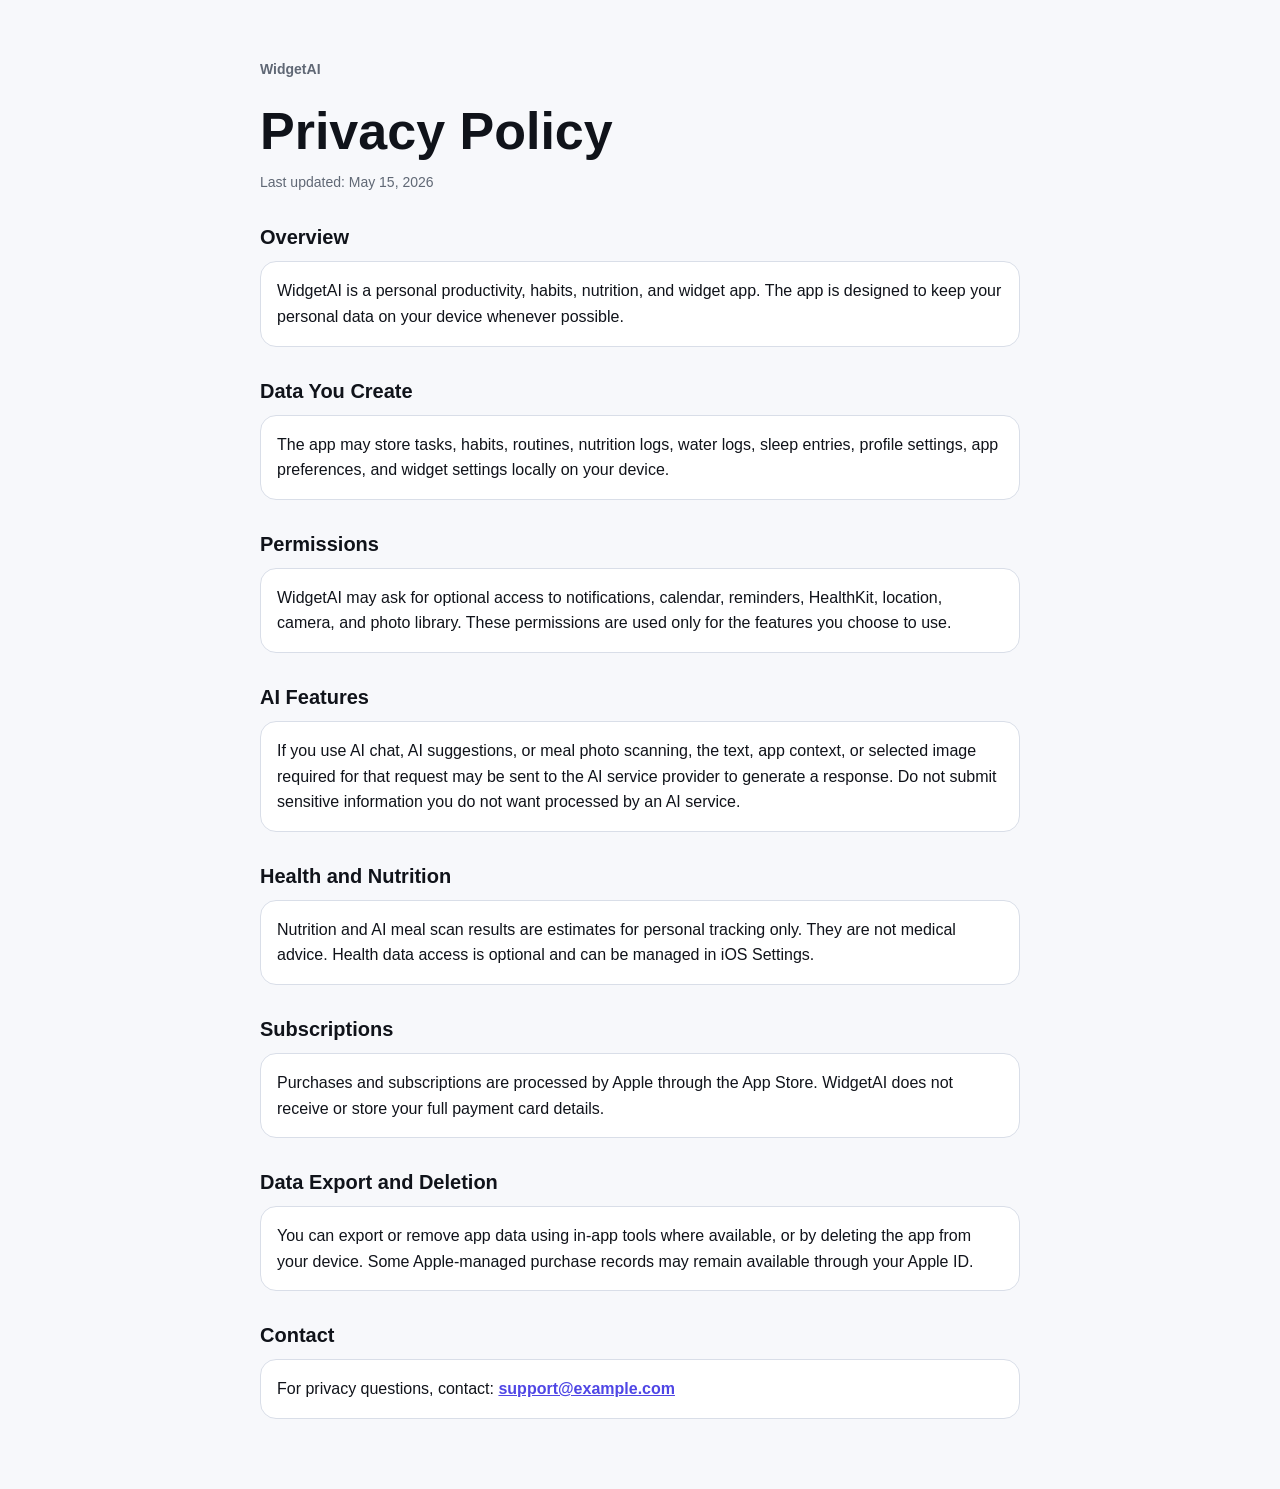
==== privacy.html @ e0d0bcb7 "Initial commit" ====
<!doctype html>
<html lang="en">
<head>
  <meta charset="utf-8">
  <meta name="viewport" content="width=device-width, initial-scale=1">
  <title>WidgetAI Privacy Policy</title>
  <link rel="stylesheet" href="styles.css">
</head>
<body>
  <main class="page">
    <a class="back" href="index.html">WidgetAI</a>
    <h1>Privacy Policy</h1>
    <p class="updated">Last updated: May 15, 2026</p>

    <h2>Overview</h2>
    <p>WidgetAI is a personal productivity, habits, nutrition, and widget app. The app is designed to keep your personal data on your device whenever possible.</p>

    <h2>Data You Create</h2>
    <p>The app may store tasks, habits, routines, nutrition logs, water logs, sleep entries, profile settings, app preferences, and widget settings locally on your device.</p>

    <h2>Permissions</h2>
    <p>WidgetAI may ask for optional access to notifications, calendar, reminders, HealthKit, location, camera, and photo library. These permissions are used only for the features you choose to use.</p>

    <h2>AI Features</h2>
    <p>If you use AI chat, AI suggestions, or meal photo scanning, the text, app context, or selected image required for that request may be sent to the AI service provider to generate a response. Do not submit sensitive information you do not want processed by an AI service.</p>

    <h2>Health and Nutrition</h2>
    <p>Nutrition and AI meal scan results are estimates for personal tracking only. They are not medical advice. Health data access is optional and can be managed in iOS Settings.</p>

    <h2>Subscriptions</h2>
    <p>Purchases and subscriptions are processed by Apple through the App Store. WidgetAI does not receive or store your full payment card details.</p>

    <h2>Data Export and Deletion</h2>
    <p>You can export or remove app data using in-app tools where available, or by deleting the app from your device. Some Apple-managed purchase records may remain available through your Apple ID.</p>

    <h2>Contact</h2>
    <p>For privacy questions, contact: <a href="mailto:support@example.com">support@example.com</a></p>
  </main>
</body>
</html>
---- styles.css ----
:root {
  color-scheme: light dark;
  --bg: #f7f8fb;
  --text: #10131a;
  --muted: #606875;
  --card: #ffffff;
  --line: #d9dee8;
  --accent: #4f46e5;
}

@media (prefers-color-scheme: dark) {
  :root {
    --bg: #0d1017;
    --text: #eef2ff;
    --muted: #a8b0c0;
    --card: #161b25;
    --line: #2a3140;
    --accent: #8b93ff;
  }
}

* {
  box-sizing: border-box;
}

body {
  margin: 0;
  background: var(--bg);
  color: var(--text);
  font-family: -apple-system, BlinkMacSystemFont, "Segoe UI", sans-serif;
  line-height: 1.6;
}

.page {
  width: min(760px, calc(100% - 32px));
  margin: 0 auto;
  padding: 56px 0;
}

.hero,
.links,
h2 + p {
  background: var(--card);
  border: 1px solid var(--line);
  border-radius: 16px;
}

.hero {
  padding: 28px;
}

.eyebrow,
.updated,
.back {
  color: var(--muted);
  font-size: 14px;
}

.eyebrow {
  margin: 0 0 8px;
  font-weight: 700;
  letter-spacing: .04em;
  text-transform: uppercase;
}

h1 {
  margin: 0 0 12px;
  font-size: clamp(32px, 6vw, 52px);
  line-height: 1.05;
}

h2 {
  margin: 28px 0 8px;
  font-size: 20px;
}

p {
  margin: 0 0 14px;
}

h2 + p {
  padding: 16px;
}

a {
  color: var(--accent);
  font-weight: 650;
}

.back {
  display: inline-block;
  margin-bottom: 24px;
  text-decoration: none;
}

.links {
  display: grid;
  gap: 10px;
  margin-top: 16px;
  padding: 16px;
}

.links a {
  display: block;
  padding: 14px 16px;
  border-radius: 12px;
  background: color-mix(in srgb, var(--accent) 10%, transparent);
  text-decoration: none;
}
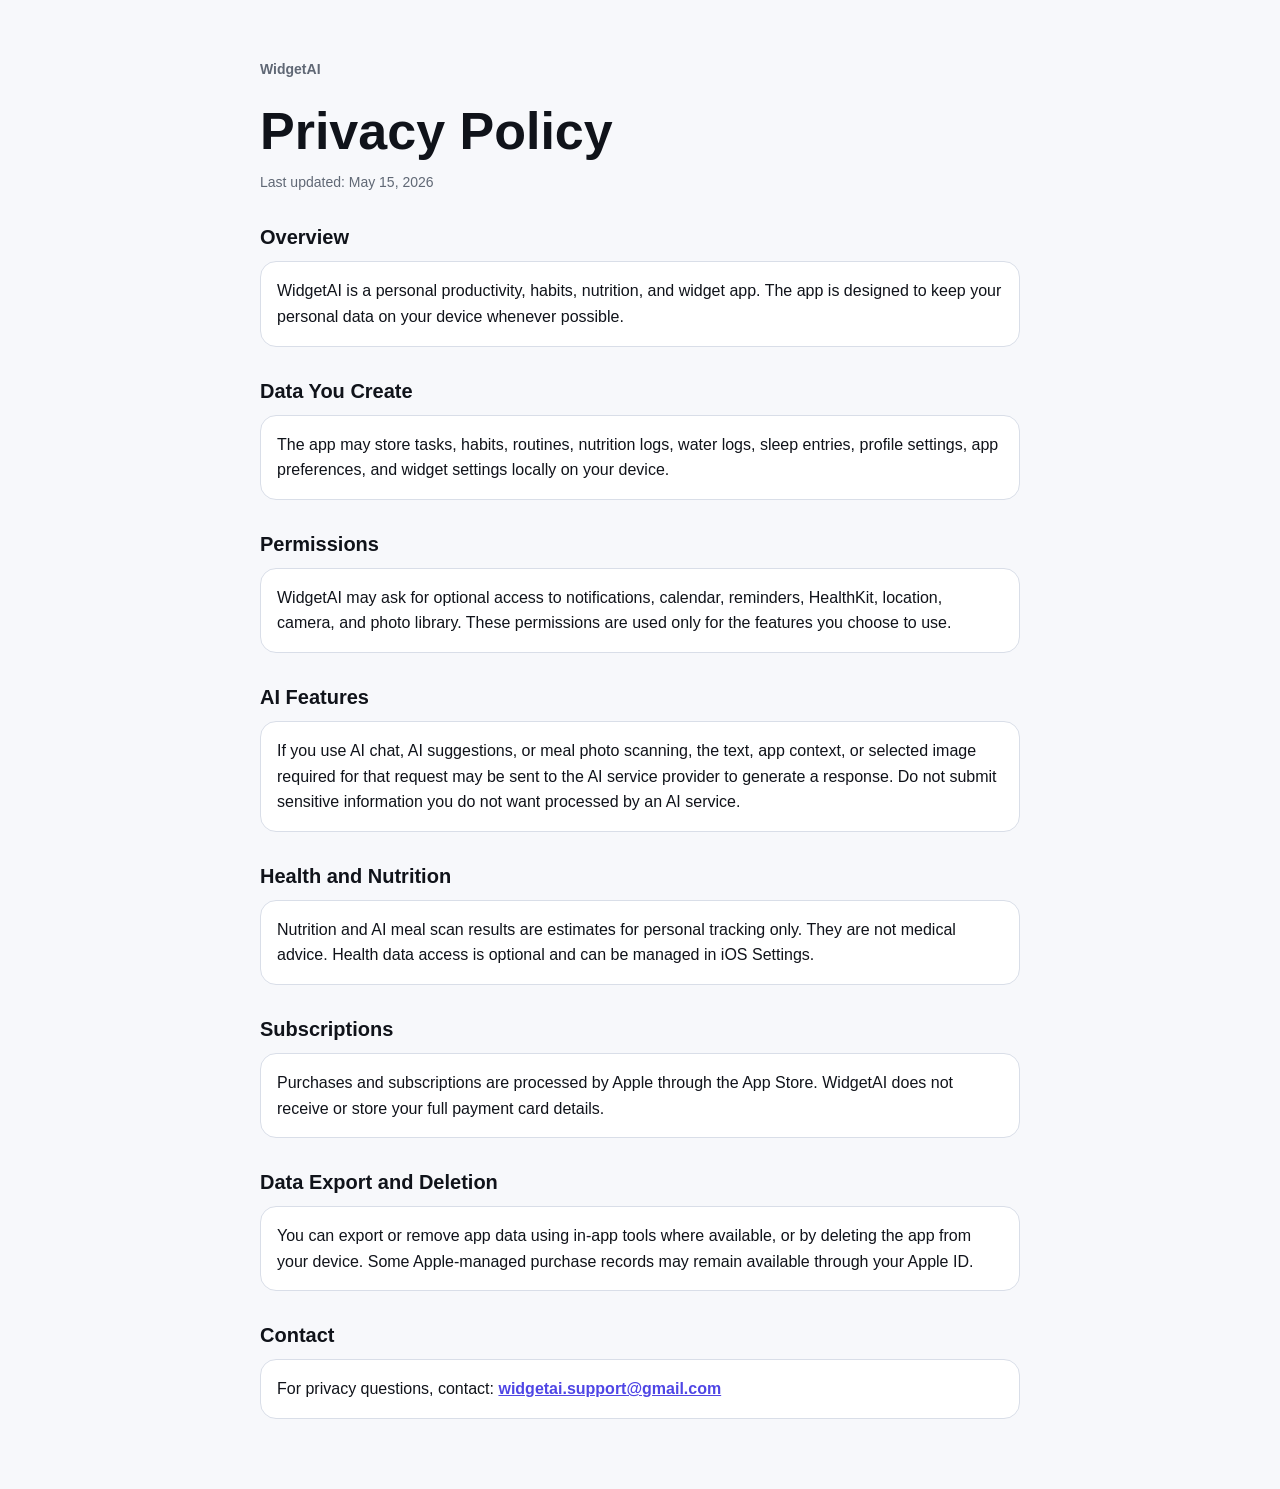
==== commit a782dffa: "email" ====
--- a/privacy.html
+++ b/privacy.html
@@ -34,7 +34,7 @@
     <p>You can export or remove app data using in-app tools where available, or by deleting the app from your device. Some Apple-managed purchase records may remain available through your Apple ID.</p>
 
     <h2>Contact</h2>
-    <p>For privacy questions, contact: <a href="mailto:support@example.com">support@example.com</a></p>
+    <p>For privacy questions, contact: <a href="mailto:widgetai.support@gmail.com">widgetai.support@gmail.com</a></p>
   </main>
 </body>
 </html>
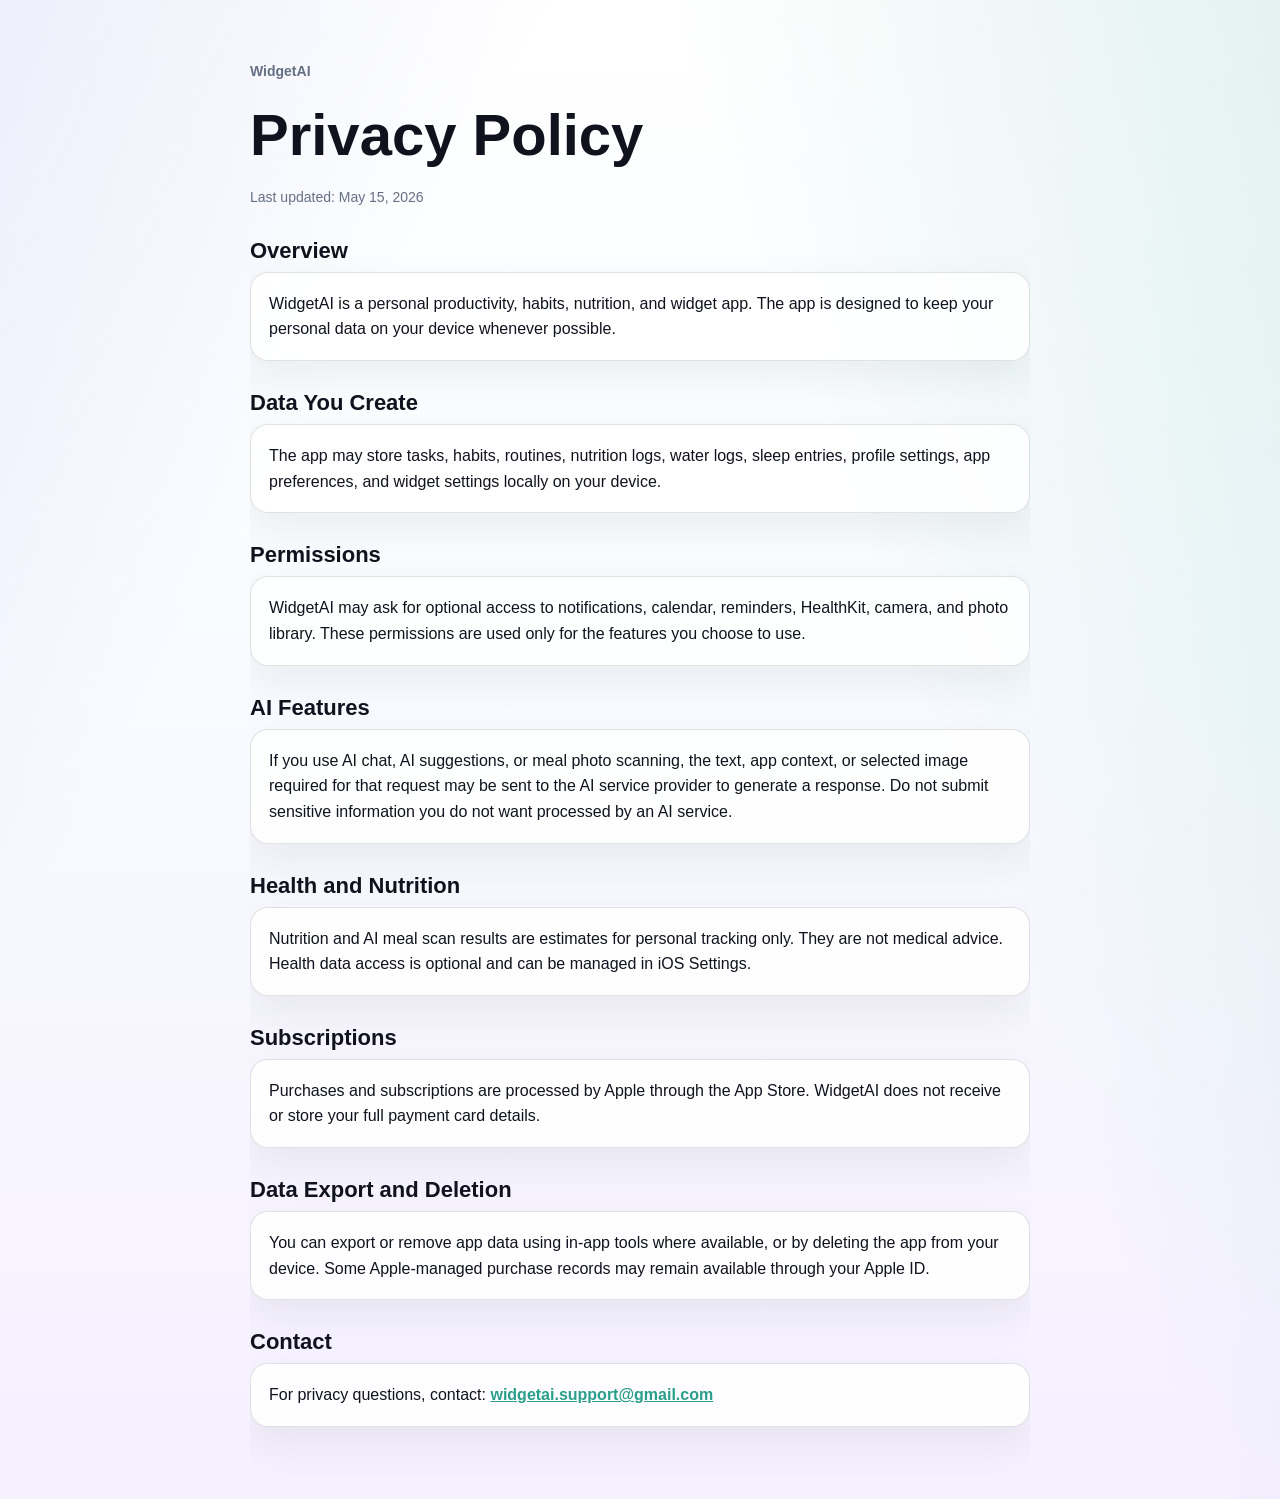
==== commit 528204a1: "Update hero copy and revamp site styles Refreshed the landing copy (simplified H1 to “WidgetAI” and " ====
--- a/privacy.html
+++ b/privacy.html
@@ -19,7 +19,7 @@
     <p>The app may store tasks, habits, routines, nutrition logs, water logs, sleep entries, profile settings, app preferences, and widget settings locally on your device.</p>
 
     <h2>Permissions</h2>
-    <p>WidgetAI may ask for optional access to notifications, calendar, reminders, HealthKit, location, camera, and photo library. These permissions are used only for the features you choose to use.</p>
+    <p>WidgetAI may ask for optional access to notifications, calendar, reminders, HealthKit, camera, and photo library. These permissions are used only for the features you choose to use.</p>
 
     <h2>AI Features</h2>
     <p>If you use AI chat, AI suggestions, or meal photo scanning, the text, app context, or selected image required for that request may be sent to the AI service provider to generate a response. Do not submit sensitive information you do not want processed by an AI service.</p>
--- a/styles.css
+++ b/styles.css
@@ -1,52 +1,144 @@
 :root {
-  color-scheme: light dark;
-  --bg: #f7f8fb;
-  --text: #10131a;
-  --muted: #606875;
-  --card: #ffffff;
-  --line: #d9dee8;
-  --accent: #4f46e5;
-}
-
-@media (prefers-color-scheme: dark) {
-  :root {
-    --bg: #0d1017;
-    --text: #eef2ff;
-    --muted: #a8b0c0;
-    --card: #161b25;
-    --line: #2a3140;
-    --accent: #8b93ff;
-  }
+  color-scheme: light;
+  --bg: #f8fbff;
+  --surface: #ffffff;
+  --surface-strong: #0b1020;
+  --text: #10131e;
+  --muted: #667085;
+  --line: rgba(16, 19, 30, .12);
+  --work: #5c6bd6;
+  --routine: #855cc7;
+  --nutrition: #299e8a;
+  --solar: #f3b43f;
+  --coral: #ff6b5f;
+  --shadow: 0 28px 90px rgba(16, 19, 30, .2);
 }
 
 * {
   box-sizing: border-box;
 }
 
+html {
+  scroll-behavior: smooth;
+}
+
 body {
   margin: 0;
-  background: var(--bg);
+  background:
+    linear-gradient(120deg, rgba(92, 107, 214, .11), transparent 26%),
+    linear-gradient(250deg, rgba(41, 158, 138, .13), transparent 34%),
+    linear-gradient(180deg, #ffffff 0%, var(--bg) 46%, #f6f0ff 100%);
   color: var(--text);
   font-family: -apple-system, BlinkMacSystemFont, "Segoe UI", sans-serif;
   line-height: 1.6;
 }
 
-.page {
-  width: min(760px, calc(100% - 32px));
+a {
+  color: var(--nutrition);
+  font-weight: 700;
+}
+
+.site-header {
+  position: sticky;
+  top: 0;
+  z-index: 20;
+  display: flex;
+  align-items: center;
+  justify-content: space-between;
+  gap: 20px;
+  width: min(1160px, calc(100% - 32px));
   margin: 0 auto;
-  padding: 56px 0;
-}
-
-.hero,
-.links,
-h2 + p {
-  background: var(--card);
-  border: 1px solid var(--line);
-  border-radius: 16px;
-}
-
-.hero {
-  padding: 28px;
+  padding: 18px 0;
+  backdrop-filter: blur(18px);
+}
+
+.brand {
+  display: inline-flex;
+  align-items: center;
+  gap: 10px;
+  color: var(--text);
+  text-decoration: none;
+}
+
+.brand-mark {
+  display: grid;
+  width: 34px;
+  height: 34px;
+  place-items: center;
+  border-radius: 10px;
+  background: linear-gradient(135deg, var(--work), var(--routine) 55%, var(--nutrition));
+  color: #fff;
+  font-weight: 800;
+  box-shadow: 0 12px 30px rgba(92, 107, 214, .35);
+}
+
+.top-nav {
+  display: flex;
+  align-items: center;
+  gap: 18px;
+  flex-wrap: wrap;
+}
+
+.top-nav a {
+  color: var(--muted);
+  font-size: 14px;
+  text-decoration: none;
+  transition: color .2s ease, transform .2s ease;
+}
+
+.top-nav a:hover {
+  color: var(--text);
+  transform: translateY(-1px);
+}
+
+main {
+  overflow: hidden;
+}
+
+.home-hero {
+  position: relative;
+  display: grid;
+  grid-template-columns: minmax(0, 1.08fr) minmax(320px, .92fr);
+  align-items: center;
+  gap: 52px;
+  width: 100%;
+  min-height: calc(100vh - 70px);
+  min-height: calc(100svh - 70px);
+  margin: 0 auto;
+  padding: 42px max(16px, calc((100% - 1160px) / 2)) 88px;
+  isolation: isolate;
+}
+
+.home-hero::before,
+.home-hero::after {
+  position: absolute;
+  inset: 0;
+  z-index: -1;
+  content: "";
+}
+
+.home-hero::before {
+  background:
+    conic-gradient(from 130deg at 70% 40%, rgba(255, 107, 95, .32), rgba(92, 107, 214, .44), rgba(41, 158, 138, .36), rgba(243, 180, 63, .32), rgba(255, 107, 95, .32)),
+    linear-gradient(135deg, #ffffff 0%, #f9fbff 38%, #f1f7ff 100%);
+  animation: heroColorFlow 12s ease-in-out infinite alternate;
+  filter: saturate(1.28);
+}
+
+.home-hero::after {
+  background:
+    linear-gradient(rgba(16, 19, 30, .055) 1px, transparent 1px),
+    linear-gradient(90deg, rgba(16, 19, 30, .055) 1px, transparent 1px),
+    linear-gradient(180deg, rgba(255, 255, 255, .08), rgba(255, 255, 255, .92) 86%);
+  background-size: 54px 54px, 54px 54px, 100% 100%;
+  -webkit-mask-image: linear-gradient(180deg, #000 0%, transparent 92%);
+  mask-image: linear-gradient(180deg, #000 0%, transparent 92%);
+  animation: gridDrift 18s linear infinite;
+}
+
+.hero-copy {
+  max-width: 680px;
+  animation: riseIn .75s ease both;
 }
 
 .eyebrow,
@@ -57,53 +149,560 @@
 }
 
 .eyebrow {
-  margin: 0 0 8px;
+  margin: 0 0 12px;
+  font-weight: 800;
+  letter-spacing: .08em;
+  text-transform: uppercase;
+}
+
+h1,
+h2,
+h3,
+p {
+  margin-top: 0;
+}
+
+h1 {
+  max-width: 760px;
+  margin-bottom: 22px;
+  color: transparent;
+  font-size: 126px;
+  line-height: .82;
+  letter-spacing: 0;
+  background: linear-gradient(110deg, #10131e 0%, var(--work) 28%, var(--routine) 53%, var(--nutrition) 76%, #10131e 100%);
+  background-size: 220% 100%;
+  -webkit-background-clip: text;
+  background-clip: text;
+  animation: headlineGlow 7s ease-in-out infinite;
+}
+
+h2 {
+  margin-bottom: 16px;
+  font-size: 46px;
+  line-height: 1.05;
+  letter-spacing: 0;
+}
+
+h3 {
+  margin-bottom: 10px;
+  font-size: 21px;
+  line-height: 1.2;
+}
+
+.hero-lede,
+.section-copy {
+  color: #444b57;
+  font-size: 19px;
+}
+
+.hero-lede {
+  max-width: 640px;
+  margin-bottom: 28px;
+  color: #293142;
+  font-size: 22px;
+}
+
+.hero-actions {
+  display: flex;
+  gap: 12px;
+  flex-wrap: wrap;
+}
+
+.button {
+  display: inline-flex;
+  align-items: center;
+  justify-content: center;
+  min-height: 48px;
+  padding: 0 20px;
+  border-radius: 16px;
+  text-decoration: none;
+  transition: transform .22s ease, box-shadow .22s ease, border-color .22s ease;
+}
+
+.button:hover {
+  transform: translateY(-2px);
+}
+
+.button.primary {
+  background: linear-gradient(135deg, var(--work), var(--routine) 52%, var(--nutrition));
+  color: #fff;
+  box-shadow: 0 18px 42px rgba(92, 107, 214, .35);
+}
+
+.button.secondary {
+  border: 1px solid var(--line);
+  background: rgba(255, 255, 255, .58);
+  color: var(--text);
+  backdrop-filter: blur(16px);
+}
+
+.phone-visual {
+  display: flex;
+  justify-content: center;
+  padding: 24px 0;
+  perspective: 1100px;
+  animation: riseIn .8s .1s ease both;
+}
+
+.phone-frame {
+  position: relative;
+  overflow: hidden;
+  width: min(100%, 360px);
+  min-height: 660px;
+  padding: 18px;
+  border: 1px solid rgba(255, 255, 255, .7);
+  border-radius: 42px;
+  background:
+    linear-gradient(155deg, rgba(255, 255, 255, .16), transparent 32%),
+    linear-gradient(180deg, #10131e, #15112a 46%, #071d1b);
+  box-shadow: var(--shadow);
+  transform: rotateX(4deg) rotateY(-8deg);
+  animation: phoneFloat 6s ease-in-out infinite;
+}
+
+.phone-frame::before {
+  position: absolute;
+  inset: -42% -80% auto auto;
+  width: 210%;
+  height: 42%;
+  background: linear-gradient(100deg, transparent, rgba(255, 255, 255, .28), transparent);
+  content: "";
+  transform: rotate(18deg);
+  animation: screenSweep 5.5s ease-in-out infinite;
+}
+
+.phone-frame::after {
+  position: absolute;
+  inset: 14px;
+  border: 1px solid rgba(255, 255, 255, .08);
+  border-radius: 32px;
+  pointer-events: none;
+  content: "";
+}
+
+.phone-top {
+  width: 92px;
+  height: 7px;
+  margin: 4px auto 22px;
+  border-radius: 999px;
+  background: rgba(255, 255, 255, .3);
+}
+
+.app-panel,
+.metric-grid > div,
+.mini-widget {
+  border: 1px solid rgba(255, 255, 255, .13);
+  background: rgba(255, 255, 255, .1);
+  color: #f8fafc;
+  box-shadow: inset 0 1px 0 rgba(255, 255, 255, .12);
+  backdrop-filter: blur(18px);
+}
+
+.app-panel {
+  position: relative;
+  margin-bottom: 14px;
+  padding: 18px;
+  border-radius: 24px;
+  animation: cardFloat 5s ease-in-out infinite;
+}
+
+.ai-panel {
+  background:
+    linear-gradient(135deg, rgba(92, 107, 214, .9), rgba(133, 92, 199, .72) 52%, rgba(41, 158, 138, .62)),
+    rgba(255, 255, 255, .08);
+}
+
+.meal-panel {
+  background:
+    linear-gradient(135deg, rgba(41, 158, 138, .72), rgba(243, 180, 63, .58), rgba(255, 107, 95, .54)),
+    rgba(255, 255, 255, .08);
+  animation-delay: -.8s;
+}
+
+.app-panel span,
+.metric-grid span,
+.mini-widget span {
+  display: block;
+  color: rgba(255, 255, 255, .68);
+  font-size: 13px;
   font-weight: 700;
-  letter-spacing: .04em;
-  text-transform: uppercase;
-}
-
-h1 {
-  margin: 0 0 12px;
-  font-size: clamp(32px, 6vw, 52px);
-  line-height: 1.05;
-}
-
-h2 {
-  margin: 28px 0 8px;
-  font-size: 20px;
-}
-
-p {
-  margin: 0 0 14px;
-}
-
-h2 + p {
+}
+
+.app-panel strong,
+.metric-grid strong,
+.mini-widget strong {
+  display: block;
+  margin: 4px 0;
+  font-size: 28px;
+  line-height: 1.1;
+}
+
+.app-panel p {
+  margin-bottom: 0;
+  color: rgba(255, 255, 255, .78);
+}
+
+.metric-grid {
+  display: grid;
+  grid-template-columns: 1fr 1fr;
+  gap: 12px;
+  margin-bottom: 14px;
+}
+
+.metric-grid > div {
+  min-height: 118px;
   padding: 16px;
-}
-
-a {
-  color: var(--accent);
-  font-weight: 650;
-}
-
-.back {
-  display: inline-block;
-  margin-bottom: 24px;
-  text-decoration: none;
-}
-
-.links {
-  display: grid;
+  border-radius: 22px;
+  animation: cardFloat 5s ease-in-out infinite;
+}
+
+.metric-grid > div:first-child {
+  background: linear-gradient(145deg, rgba(92, 107, 214, .44), rgba(255, 255, 255, .08));
+}
+
+.metric-grid > div:last-child {
+  background: linear-gradient(145deg, rgba(133, 92, 199, .44), rgba(255, 255, 255, .08));
+  animation-delay: -.45s;
+}
+
+.metric-grid small {
+  display: block;
+  color: rgba(255, 255, 255, .58);
+  font-size: 12px;
+  font-weight: 700;
+}
+
+.widget-strip {
+  display: grid;
+  grid-template-columns: 1fr 1fr 1fr;
   gap: 10px;
-  margin-top: 16px;
-  padding: 16px;
-}
-
+}
+
+.widget-strip div {
+  display: flex;
+  align-items: flex-end;
+  height: 72px;
+  padding: 12px;
+  border-radius: 20px;
+  background:
+    linear-gradient(135deg, rgba(255, 255, 255, .26), rgba(255, 255, 255, .08)),
+    linear-gradient(135deg, rgba(92, 107, 214, .28), rgba(41, 158, 138, .22));
+  color: rgba(255, 255, 255, .76);
+  font-size: 12px;
+  font-weight: 800;
+  animation: tilePulse 3.8s ease-in-out infinite;
+}
+
+.widget-strip div:nth-child(2) {
+  animation-delay: -.7s;
+}
+
+.widget-strip div:nth-child(3) {
+  animation-delay: -1.4s;
+}
+
+.section {
+  width: min(1120px, calc(100% - 32px));
+  margin: 0 auto;
+  padding: 76px 0;
+}
+
+.feature-grid {
+  display: grid;
+  grid-template-columns: repeat(3, 1fr);
+  gap: 18px;
+  margin-top: 28px;
+}
+
+.feature-card {
+  min-height: 280px;
+  padding: 24px;
+  border: 1px solid var(--line);
+  border-radius: 20px;
+  background: rgba(255, 255, 255, .78);
+  box-shadow: 0 18px 48px rgba(31, 37, 44, .08);
+  transition: transform .24s ease, box-shadow .24s ease, border-color .24s ease;
+}
+
+.feature-card:hover {
+  border-color: rgba(92, 107, 214, .24);
+  box-shadow: 0 24px 70px rgba(92, 107, 214, .16);
+  transform: translateY(-6px);
+}
+
+.feature-card span {
+  display: inline-flex;
+  margin-bottom: 34px;
+  color: var(--routine);
+  font-weight: 900;
+}
+
+.feature-card p {
+  color: var(--muted);
+  margin-bottom: 0;
+}
+
+.split-section,
+.trust-section {
+  display: grid;
+  grid-template-columns: minmax(0, 1fr) minmax(300px, .8fr);
+  align-items: center;
+  gap: 48px;
+}
+
+.widget-preview {
+  display: grid;
+  grid-template-columns: 1fr 1fr;
+  gap: 14px;
+}
+
+.mini-widget {
+  min-height: 150px;
+  padding: 20px;
+  border-radius: 28px;
+  background: linear-gradient(155deg, #10131e, #24204a);
+  animation: cardFloat 5.5s ease-in-out infinite;
+}
+
+.mini-widget.tall {
+  grid-row: span 2;
+  min-height: 314px;
+  background: linear-gradient(160deg, #10131e, var(--work) 38%, var(--nutrition) 72%, var(--solar));
+  animation-delay: -.6s;
+}
+
+.legal-links {
+  display: grid;
+  gap: 12px;
+}
+
+.legal-links a,
 .links a {
   display: block;
-  padding: 14px 16px;
-  border-radius: 12px;
-  background: color-mix(in srgb, var(--accent) 10%, transparent);
+  padding: 16px 18px;
+  border: 1px solid var(--line);
+  border-radius: 16px;
+  background: rgba(255, 255, 255, .82);
+  color: var(--text);
   text-decoration: none;
 }
+
+.page {
+  width: min(780px, calc(100% - 32px));
+  margin: 0 auto;
+  padding: 58px 0;
+}
+
+.page h1 {
+  color: var(--text);
+  font-size: 58px;
+  line-height: 1;
+  background: none;
+  -webkit-background-clip: initial;
+  background-clip: initial;
+  animation: none;
+}
+
+.page h2 {
+  margin: 30px 0 10px;
+  font-size: 22px;
+}
+
+.page p {
+  margin-bottom: 14px;
+}
+
+.page h2 + p,
+.links {
+  border: 1px solid var(--line);
+  border-radius: 18px;
+  background: rgba(255, 255, 255, .84);
+  box-shadow: 0 16px 42px rgba(31, 37, 44, .07);
+}
+
+.page h2 + p {
+  padding: 18px;
+}
+
+.back {
+  display: inline-flex;
+  margin-bottom: 24px;
+  color: var(--muted);
+  text-decoration: none;
+}
+
+.links {
+  display: grid;
+  gap: 10px;
+  margin-top: 18px;
+  padding: 16px;
+}
+
+@keyframes heroColorFlow {
+  from {
+    filter: hue-rotate(0deg) saturate(1.18);
+    transform: scale(1);
+  }
+  to {
+    filter: hue-rotate(16deg) saturate(1.34);
+    transform: scale(1.03);
+  }
+}
+
+@keyframes gridDrift {
+  from {
+    background-position: 0 0, 0 0, 0 0;
+  }
+  to {
+    background-position: 54px 54px, 54px 54px, 0 0;
+  }
+}
+
+@keyframes headlineGlow {
+  0%,
+  100% {
+    background-position: 0% 50%;
+  }
+  50% {
+    background-position: 100% 50%;
+  }
+}
+
+@keyframes riseIn {
+  from {
+    opacity: 0;
+    transform: translateY(18px);
+  }
+  to {
+    opacity: 1;
+    transform: translateY(0);
+  }
+}
+
+@keyframes phoneFloat {
+  0%,
+  100% {
+    transform: rotateX(4deg) rotateY(-8deg) translateY(0);
+  }
+  50% {
+    transform: rotateX(2deg) rotateY(-4deg) translateY(-16px);
+  }
+}
+
+@keyframes screenSweep {
+  0%,
+  42% {
+    transform: translateX(-18%) rotate(18deg);
+  }
+  70%,
+  100% {
+    transform: translateX(34%) rotate(18deg);
+  }
+}
+
+@keyframes cardFloat {
+  0%,
+  100% {
+    transform: translateY(0);
+  }
+  50% {
+    transform: translateY(-6px);
+  }
+}
+
+@keyframes tilePulse {
+  0%,
+  100% {
+    opacity: .68;
+    transform: translateY(0);
+  }
+  50% {
+    opacity: 1;
+    transform: translateY(-4px);
+  }
+}
+
+@media (max-width: 860px) {
+  .site-header {
+    align-items: flex-start;
+    flex-direction: column;
+  }
+
+  .home-hero,
+  .split-section,
+  .trust-section {
+    grid-template-columns: 1fr;
+  }
+
+  .home-hero {
+    min-height: auto;
+    padding-top: 28px;
+  }
+
+  h1 {
+    font-size: 78px;
+  }
+
+  h2 {
+    font-size: 38px;
+  }
+
+  .feature-grid {
+    grid-template-columns: 1fr;
+  }
+
+  .phone-frame {
+    min-height: 590px;
+    transform: none;
+  }
+}
+
+@media (max-width: 520px) {
+  .top-nav {
+    gap: 12px;
+  }
+
+  h1 {
+    font-size: 56px;
+  }
+
+  h2,
+  .page h1 {
+    font-size: 34px;
+  }
+
+  .hero-lede,
+  .section-copy {
+    font-size: 17px;
+  }
+
+  .hero-actions,
+  .button {
+    width: 100%;
+  }
+
+  .phone-frame {
+    min-height: 560px;
+    border-radius: 34px;
+  }
+
+  .widget-preview {
+    grid-template-columns: 1fr;
+  }
+
+  .mini-widget.tall {
+    grid-row: auto;
+    min-height: 180px;
+  }
+}
+
+@media (prefers-reduced-motion: reduce) {
+  *,
+  *::before,
+  *::after {
+    animation-duration: .001ms !important;
+    animation-iteration-count: 1 !important;
+    scroll-behavior: auto !important;
+    transition-duration: .001ms !important;
+  }
+}
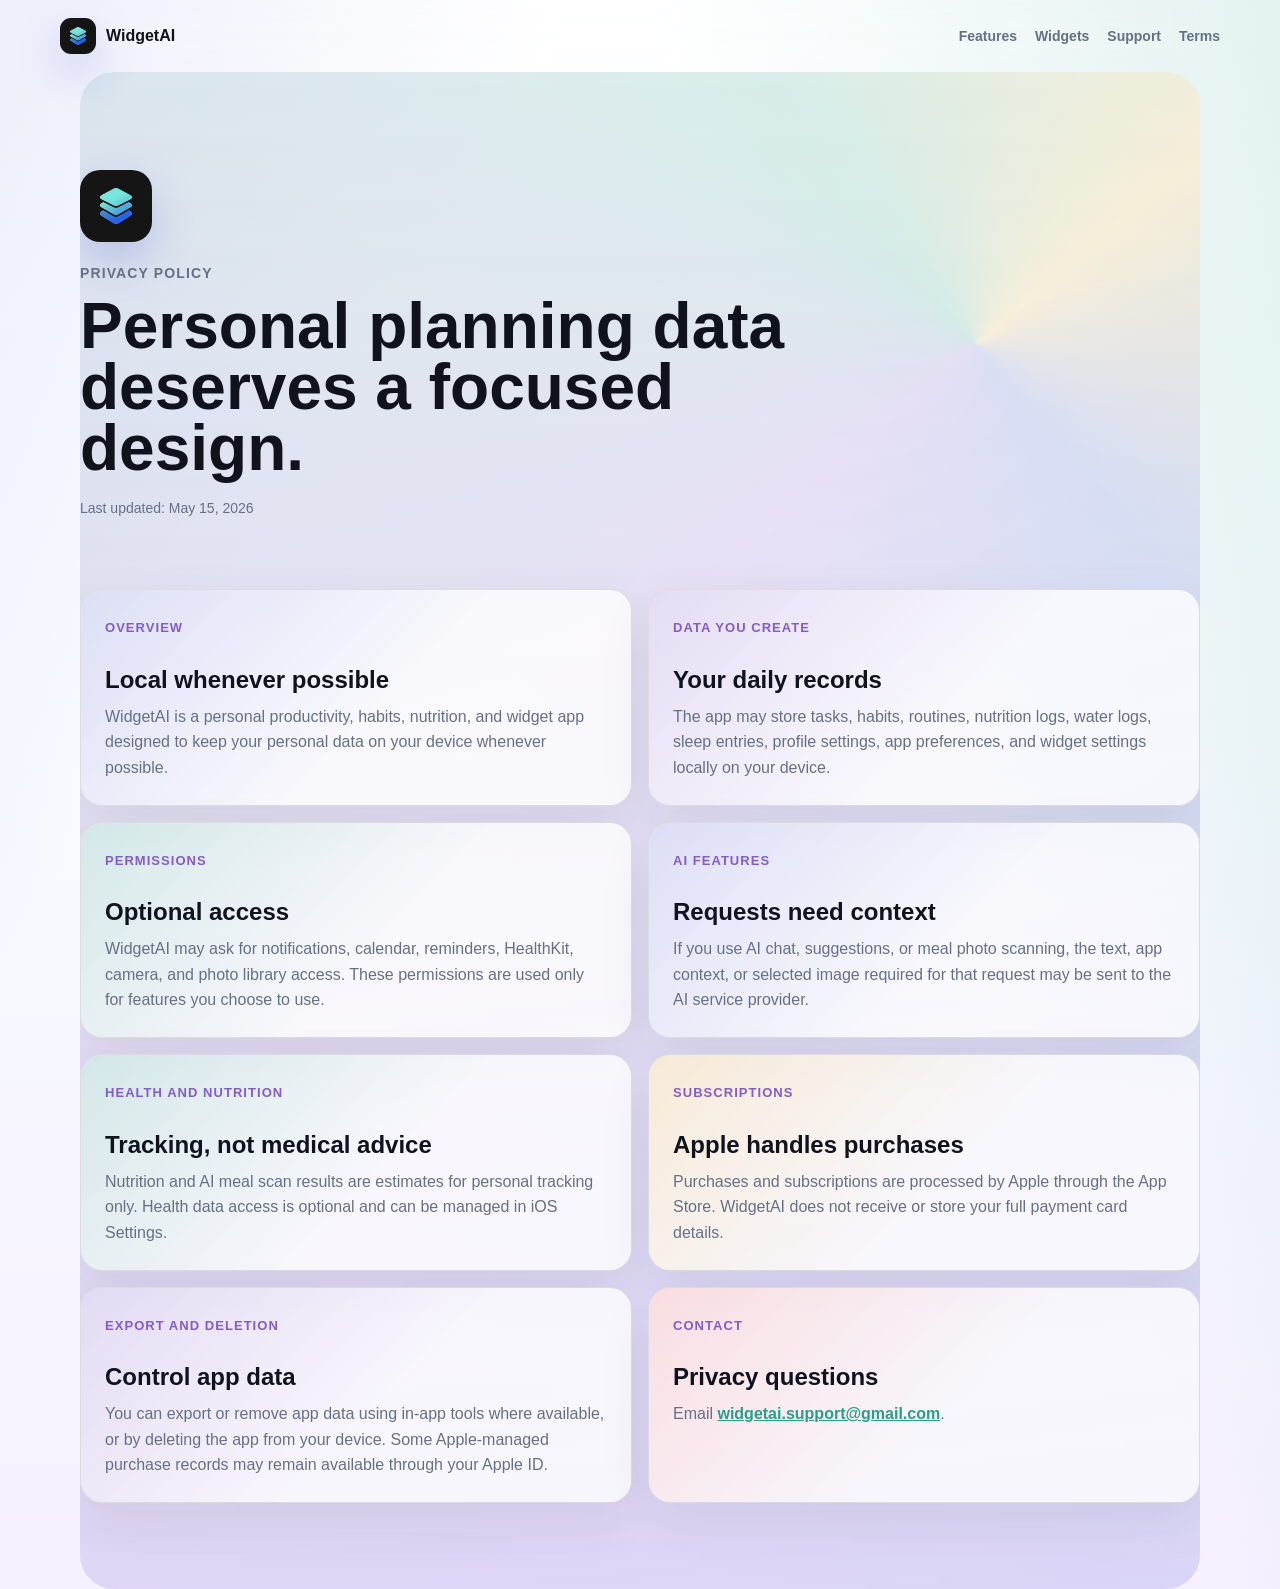
==== commit d4e0b5e0: "Add app icon and revamp site UI/layout/styles Add assets/appicon.png and replace the text brand mark" ====
--- a/privacy.html
+++ b/privacy.html
@@ -7,34 +7,69 @@
   <link rel="stylesheet" href="styles.css">
 </head>
 <body>
-  <main class="page">
-    <a class="back" href="index.html">WidgetAI</a>
-    <h1>Privacy Policy</h1>
-    <p class="updated">Last updated: May 15, 2026</p>
+  <header class="site-header">
+    <a class="brand" href="index.html" aria-label="WidgetAI home">
+      <img class="brand-icon" src="assets/appicon.png" alt="" width="36" height="36">
+      <span>WidgetAI</span>
+    </a>
+    <nav class="top-nav" aria-label="Site pages">
+      <a href="index.html#features">Features</a>
+      <a href="index.html#widgets">Widgets</a>
+      <a href="support.html">Support</a>
+      <a href="terms.html">Terms</a>
+    </nav>
+  </header>
 
-    <h2>Overview</h2>
-    <p>WidgetAI is a personal productivity, habits, nutrition, and widget app. The app is designed to keep your personal data on your device whenever possible.</p>
+  <main class="page-shell">
+    <section class="page-hero">
+      <img class="page-icon" src="assets/appicon.png" alt="WidgetAI app icon" width="72" height="72">
+      <p class="eyebrow">Privacy Policy</p>
+      <h1>Personal planning data deserves a focused design.</h1>
+      <p class="updated">Last updated: May 15, 2026</p>
+    </section>
 
-    <h2>Data You Create</h2>
-    <p>The app may store tasks, habits, routines, nutrition logs, water logs, sleep entries, profile settings, app preferences, and widget settings locally on your device.</p>
-
-    <h2>Permissions</h2>
-    <p>WidgetAI may ask for optional access to notifications, calendar, reminders, HealthKit, camera, and photo library. These permissions are used only for the features you choose to use.</p>
-
-    <h2>AI Features</h2>
-    <p>If you use AI chat, AI suggestions, or meal photo scanning, the text, app context, or selected image required for that request may be sent to the AI service provider to generate a response. Do not submit sensitive information you do not want processed by an AI service.</p>
-
-    <h2>Health and Nutrition</h2>
-    <p>Nutrition and AI meal scan results are estimates for personal tracking only. They are not medical advice. Health data access is optional and can be managed in iOS Settings.</p>
-
-    <h2>Subscriptions</h2>
-    <p>Purchases and subscriptions are processed by Apple through the App Store. WidgetAI does not receive or store your full payment card details.</p>
-
-    <h2>Data Export and Deletion</h2>
-    <p>You can export or remove app data using in-app tools where available, or by deleting the app from your device. Some Apple-managed purchase records may remain available through your Apple ID.</p>
-
-    <h2>Contact</h2>
-    <p>For privacy questions, contact: <a href="mailto:widgetai.support@gmail.com">widgetai.support@gmail.com</a></p>
+    <section class="info-grid" aria-label="Privacy policy">
+      <article class="info-card work-card">
+        <span>Overview</span>
+        <h2>Local whenever possible</h2>
+        <p>WidgetAI is a personal productivity, habits, nutrition, and widget app designed to keep your personal data on your device whenever possible.</p>
+      </article>
+      <article class="info-card routine-card">
+        <span>Data you create</span>
+        <h2>Your daily records</h2>
+        <p>The app may store tasks, habits, routines, nutrition logs, water logs, sleep entries, profile settings, app preferences, and widget settings locally on your device.</p>
+      </article>
+      <article class="info-card nutrition-card">
+        <span>Permissions</span>
+        <h2>Optional access</h2>
+        <p>WidgetAI may ask for notifications, calendar, reminders, HealthKit, camera, and photo library access. These permissions are used only for features you choose to use.</p>
+      </article>
+      <article class="info-card work-card">
+        <span>AI features</span>
+        <h2>Requests need context</h2>
+        <p>If you use AI chat, suggestions, or meal photo scanning, the text, app context, or selected image required for that request may be sent to the AI service provider.</p>
+      </article>
+      <article class="info-card nutrition-card">
+        <span>Health and nutrition</span>
+        <h2>Tracking, not medical advice</h2>
+        <p>Nutrition and AI meal scan results are estimates for personal tracking only. Health data access is optional and can be managed in iOS Settings.</p>
+      </article>
+      <article class="info-card gold-card">
+        <span>Subscriptions</span>
+        <h2>Apple handles purchases</h2>
+        <p>Purchases and subscriptions are processed by Apple through the App Store. WidgetAI does not receive or store your full payment card details.</p>
+      </article>
+      <article class="info-card routine-card">
+        <span>Export and deletion</span>
+        <h2>Control app data</h2>
+        <p>You can export or remove app data using in-app tools where available, or by deleting the app from your device. Some Apple-managed purchase records may remain available through your Apple ID.</p>
+      </article>
+      <article class="info-card contact-card">
+        <span>Contact</span>
+        <h2>Privacy questions</h2>
+        <p>Email <a href="mailto:widgetai.support@gmail.com">widgetai.support@gmail.com</a>.</p>
+      </article>
+    </section>
   </main>
 </body>
 </html>
--- a/styles.css
+++ b/styles.css
@@ -60,6 +60,21 @@
   text-decoration: none;
 }
 
+.brand-icon,
+.hero-icon,
+.page-icon,
+.mini-widget img {
+  display: block;
+  object-fit: cover;
+  box-shadow: 0 18px 42px rgba(92, 107, 214, .28);
+}
+
+.brand-icon {
+  width: 36px;
+  height: 36px;
+  border-radius: 11px;
+}
+
 .brand-mark {
   display: grid;
   width: 34px;
@@ -139,6 +154,14 @@
 .hero-copy {
   max-width: 680px;
   animation: riseIn .75s ease both;
+}
+
+.hero-icon {
+  width: 92px;
+  height: 92px;
+  margin-bottom: 22px;
+  border-radius: 24px;
+  animation: iconGlow 5s ease-in-out infinite;
 }
 
 .eyebrow,
@@ -415,6 +438,8 @@
 }
 
 .feature-card {
+  position: relative;
+  overflow: hidden;
   min-height: 280px;
   padding: 24px;
   border: 1px solid var(--line);
@@ -424,6 +449,15 @@
   transition: transform .24s ease, box-shadow .24s ease, border-color .24s ease;
 }
 
+.feature-card::before,
+.info-card::before {
+  position: absolute;
+  inset: 0;
+  background: linear-gradient(135deg, rgba(92, 107, 214, .1), transparent 54%);
+  content: "";
+  pointer-events: none;
+}
+
 .feature-card:hover {
   border-color: rgba(92, 107, 214, .24);
   box-shadow: 0 24px 70px rgba(92, 107, 214, .16);
@@ -431,10 +465,48 @@
 }
 
 .feature-card span {
+  position: relative;
   display: inline-flex;
   margin-bottom: 34px;
   color: var(--routine);
   font-weight: 900;
+}
+
+.feature-card h3,
+.feature-card p {
+  position: relative;
+}
+
+.work-card {
+  border-color: rgba(92, 107, 214, .22);
+}
+
+.work-card::before {
+  background: linear-gradient(135deg, rgba(92, 107, 214, .18), transparent 56%);
+}
+
+.routine-card {
+  border-color: rgba(133, 92, 199, .22);
+}
+
+.routine-card::before {
+  background: linear-gradient(135deg, rgba(133, 92, 199, .18), transparent 56%);
+}
+
+.nutrition-card {
+  border-color: rgba(41, 158, 138, .22);
+}
+
+.nutrition-card::before {
+  background: linear-gradient(135deg, rgba(41, 158, 138, .18), transparent 56%);
+}
+
+.gold-card {
+  border-color: rgba(243, 180, 63, .28);
+}
+
+.gold-card::before {
+  background: linear-gradient(135deg, rgba(243, 180, 63, .2), transparent 56%);
 }
 
 .feature-card p {
@@ -464,11 +536,23 @@
   animation: cardFloat 5.5s ease-in-out infinite;
 }
 
+.mini-widget img {
+  width: 44px;
+  height: 44px;
+  margin-bottom: 58px;
+  border-radius: 13px;
+  box-shadow: 0 14px 30px rgba(0, 0, 0, .24);
+}
+
 .mini-widget.tall {
   grid-row: span 2;
   min-height: 314px;
   background: linear-gradient(160deg, #10131e, var(--work) 38%, var(--nutrition) 72%, var(--solar));
   animation-delay: -.6s;
+}
+
+.routine-widget {
+  background: linear-gradient(155deg, #10131e, var(--routine));
 }
 
 .legal-links {
@@ -538,6 +622,103 @@
   padding: 16px;
 }
 
+.page-shell {
+  position: relative;
+  overflow: hidden;
+  width: min(1120px, calc(100% - 32px));
+  margin: 0 auto;
+  padding: 54px 0 86px;
+}
+
+.page-shell::before {
+  position: absolute;
+  inset: 0;
+  z-index: -1;
+  background:
+    conic-gradient(from 140deg at 80% 18%, rgba(92, 107, 214, .2), rgba(133, 92, 199, .18), rgba(41, 158, 138, .18), rgba(243, 180, 63, .18), rgba(92, 107, 214, .2)),
+    linear-gradient(180deg, rgba(255, 255, 255, .58), rgba(255, 255, 255, 0));
+  border-radius: 34px;
+  content: "";
+}
+
+.page-hero {
+  max-width: 820px;
+  padding: 44px 0 34px;
+  animation: riseIn .7s ease both;
+}
+
+.page-icon {
+  width: 72px;
+  height: 72px;
+  margin-bottom: 20px;
+  border-radius: 20px;
+}
+
+.page-shell h1 {
+  max-width: 880px;
+  margin-bottom: 18px;
+  color: var(--text);
+  font-size: 64px;
+  line-height: .95;
+  background: none;
+  -webkit-background-clip: initial;
+  background-clip: initial;
+  animation: none;
+}
+
+.info-grid {
+  display: grid;
+  grid-template-columns: repeat(2, minmax(0, 1fr));
+  gap: 16px;
+  margin-top: 22px;
+}
+
+.compact-grid {
+  grid-template-columns: repeat(3, minmax(0, 1fr));
+}
+
+.info-card {
+  position: relative;
+  overflow: hidden;
+  min-height: 210px;
+  padding: 24px;
+  border: 1px solid var(--line);
+  border-radius: 22px;
+  background: rgba(255, 255, 255, .78);
+  box-shadow: 0 18px 52px rgba(31, 37, 44, .08);
+}
+
+.info-card span {
+  position: relative;
+  display: inline-flex;
+  margin-bottom: 28px;
+  color: var(--routine);
+  font-size: 13px;
+  font-weight: 900;
+  letter-spacing: .08em;
+  text-transform: uppercase;
+}
+
+.info-card h2,
+.info-card p {
+  position: relative;
+}
+
+.info-card h2 {
+  margin-bottom: 10px;
+  font-size: 24px;
+  line-height: 1.12;
+}
+
+.info-card p {
+  color: var(--muted);
+  margin-bottom: 0;
+}
+
+.contact-card::before {
+  background: linear-gradient(135deg, rgba(255, 107, 95, .18), transparent 56%);
+}
+
 @keyframes heroColorFlow {
   from {
     filter: hue-rotate(0deg) saturate(1.18);
@@ -622,6 +803,18 @@
   }
 }
 
+@keyframes iconGlow {
+  0%,
+  100% {
+    transform: translateY(0) scale(1);
+    box-shadow: 0 18px 42px rgba(92, 107, 214, .28);
+  }
+  50% {
+    transform: translateY(-5px) scale(1.03);
+    box-shadow: 0 26px 62px rgba(41, 158, 138, .34);
+  }
+}
+
 @media (max-width: 860px) {
   .site-header {
     align-items: flex-start;
@@ -630,7 +823,9 @@
 
   .home-hero,
   .split-section,
-  .trust-section {
+  .trust-section,
+  .info-grid,
+  .compact-grid {
     grid-template-columns: 1fr;
   }
 
@@ -651,6 +846,10 @@
     grid-template-columns: 1fr;
   }
 
+  .page-shell h1 {
+    font-size: 46px;
+  }
+
   .phone-frame {
     min-height: 590px;
     transform: none;
@@ -669,6 +868,18 @@
   h2,
   .page h1 {
     font-size: 34px;
+  }
+
+  .page-shell {
+    padding-top: 28px;
+  }
+
+  .page-shell h1 {
+    font-size: 38px;
+  }
+
+  .page-hero {
+    padding-top: 24px;
   }
 
   .hero-lede,
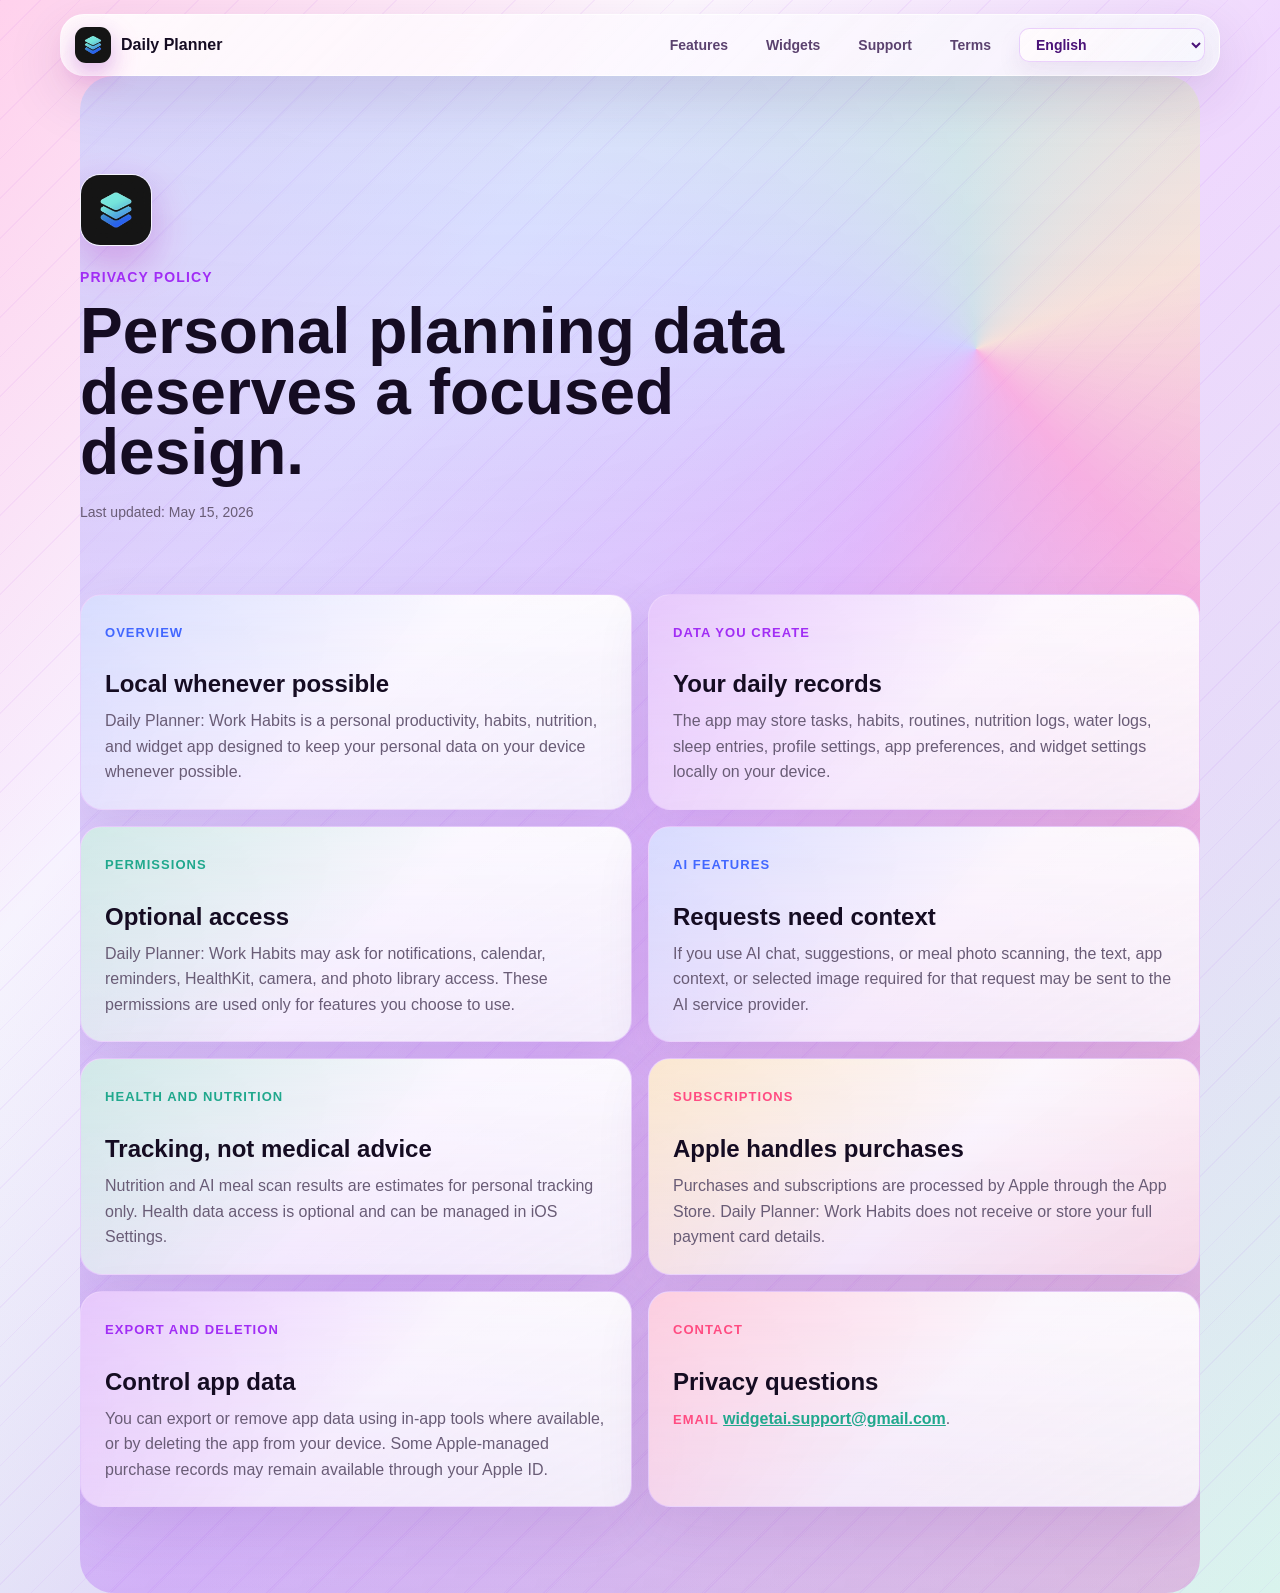
==== commit 94bb3692: "new designs" ====
--- a/privacy.html
+++ b/privacy.html
@@ -1,73 +1,76 @@
 <!doctype html>
-<html lang="en">
+<html lang="en" data-page="privacy">
 <head>
   <meta charset="utf-8">
   <meta name="viewport" content="width=device-width, initial-scale=1">
-  <title>WidgetAI Privacy Policy</title>
+  <title>Daily Planner: Work Habits Privacy Policy</title>
+  <link rel="icon" href="assets/appicon.png">
   <link rel="stylesheet" href="styles.css">
+  <script src="i18n.js" defer></script>
 </head>
 <body>
   <header class="site-header">
-    <a class="brand" href="index.html" aria-label="WidgetAI home">
+    <a class="brand" href="index.html" aria-label="Daily Planner: Work Habits home">
       <img class="brand-icon" src="assets/appicon.png" alt="" width="36" height="36">
-      <span>WidgetAI</span>
+      <span data-i18n="common.brandShort">Daily Planner</span>
     </a>
     <nav class="top-nav" aria-label="Site pages">
-      <a href="index.html#features">Features</a>
-      <a href="index.html#widgets">Widgets</a>
-      <a href="support.html">Support</a>
-      <a href="terms.html">Terms</a>
+      <a href="index.html#features" data-i18n="common.features">Features</a>
+      <a href="index.html#widgets" data-i18n="common.widgets">Widgets</a>
+      <a href="support.html" data-i18n="common.support">Support</a>
+      <a href="terms.html" data-i18n="common.termsShort">Terms</a>
+      <select class="language-select" data-language-select aria-label="Language"></select>
     </nav>
   </header>
 
   <main class="page-shell">
     <section class="page-hero">
-      <img class="page-icon" src="assets/appicon.png" alt="WidgetAI app icon" width="72" height="72">
-      <p class="eyebrow">Privacy Policy</p>
-      <h1>Personal planning data deserves a focused design.</h1>
-      <p class="updated">Last updated: May 15, 2026</p>
+      <img class="page-icon" src="assets/appicon.png" alt="Daily Planner app icon" width="72" height="72">
+      <p class="eyebrow" data-i18n="common.privacyPolicy">Privacy Policy</p>
+      <h1 data-i18n="privacy.title">Personal planning data deserves a focused design.</h1>
+      <p class="updated" data-i18n="privacy.updated">Last updated: May 15, 2026</p>
     </section>
 
     <section class="info-grid" aria-label="Privacy policy">
       <article class="info-card work-card">
-        <span>Overview</span>
-        <h2>Local whenever possible</h2>
-        <p>WidgetAI is a personal productivity, habits, nutrition, and widget app designed to keep your personal data on your device whenever possible.</p>
+        <span data-i18n="privacy.overviewLabel">Overview</span>
+        <h2 data-i18n="privacy.overviewTitle">Local whenever possible</h2>
+        <p data-i18n="privacy.overviewText">Daily Planner: Work Habits is a personal productivity, habits, nutrition, and widget app designed to keep your personal data on your device whenever possible.</p>
       </article>
       <article class="info-card routine-card">
-        <span>Data you create</span>
-        <h2>Your daily records</h2>
-        <p>The app may store tasks, habits, routines, nutrition logs, water logs, sleep entries, profile settings, app preferences, and widget settings locally on your device.</p>
+        <span data-i18n="privacy.dataLabel">Data you create</span>
+        <h2 data-i18n="privacy.dataTitle">Your daily records</h2>
+        <p data-i18n="privacy.dataText">The app may store tasks, habits, routines, nutrition logs, water logs, sleep entries, profile settings, app preferences, and widget settings locally on your device.</p>
       </article>
       <article class="info-card nutrition-card">
-        <span>Permissions</span>
-        <h2>Optional access</h2>
-        <p>WidgetAI may ask for notifications, calendar, reminders, HealthKit, camera, and photo library access. These permissions are used only for features you choose to use.</p>
+        <span data-i18n="privacy.permissionsLabel">Permissions</span>
+        <h2 data-i18n="privacy.permissionsTitle">Optional access</h2>
+        <p data-i18n="privacy.permissionsText">Daily Planner: Work Habits may ask for notifications, calendar, reminders, HealthKit, camera, and photo library access. These permissions are used only for features you choose to use.</p>
       </article>
       <article class="info-card work-card">
-        <span>AI features</span>
-        <h2>Requests need context</h2>
-        <p>If you use AI chat, suggestions, or meal photo scanning, the text, app context, or selected image required for that request may be sent to the AI service provider.</p>
+        <span data-i18n="privacy.aiLabel">AI features</span>
+        <h2 data-i18n="privacy.aiTitle">Requests need context</h2>
+        <p data-i18n="privacy.aiText">If you use AI chat, suggestions, or meal photo scanning, the text, app context, or selected image required for that request may be sent to the AI service provider.</p>
       </article>
       <article class="info-card nutrition-card">
-        <span>Health and nutrition</span>
-        <h2>Tracking, not medical advice</h2>
-        <p>Nutrition and AI meal scan results are estimates for personal tracking only. Health data access is optional and can be managed in iOS Settings.</p>
+        <span data-i18n="privacy.healthLabel">Health and nutrition</span>
+        <h2 data-i18n="privacy.healthTitle">Tracking, not medical advice</h2>
+        <p data-i18n="privacy.healthText">Nutrition and AI meal scan results are estimates for personal tracking only. Health data access is optional and can be managed in iOS Settings.</p>
       </article>
       <article class="info-card gold-card">
-        <span>Subscriptions</span>
-        <h2>Apple handles purchases</h2>
-        <p>Purchases and subscriptions are processed by Apple through the App Store. WidgetAI does not receive or store your full payment card details.</p>
+        <span data-i18n="privacy.subscriptionsLabel">Subscriptions</span>
+        <h2 data-i18n="privacy.subscriptionsTitle">Apple handles purchases</h2>
+        <p data-i18n="privacy.subscriptionsText">Purchases and subscriptions are processed by Apple through the App Store. Daily Planner: Work Habits does not receive or store your full payment card details.</p>
       </article>
       <article class="info-card routine-card">
-        <span>Export and deletion</span>
-        <h2>Control app data</h2>
-        <p>You can export or remove app data using in-app tools where available, or by deleting the app from your device. Some Apple-managed purchase records may remain available through your Apple ID.</p>
+        <span data-i18n="privacy.exportLabel">Export and deletion</span>
+        <h2 data-i18n="privacy.exportTitle">Control app data</h2>
+        <p data-i18n="privacy.exportText">You can export or remove app data using in-app tools where available, or by deleting the app from your device. Some Apple-managed purchase records may remain available through your Apple ID.</p>
       </article>
       <article class="info-card contact-card">
-        <span>Contact</span>
-        <h2>Privacy questions</h2>
-        <p>Email <a href="mailto:widgetai.support@gmail.com">widgetai.support@gmail.com</a>.</p>
+        <span data-i18n="privacy.contactLabel">Contact</span>
+        <h2 data-i18n="privacy.contactTitle">Privacy questions</h2>
+        <p><span data-i18n="privacy.contactText">Email</span> <a href="mailto:widgetai.support@gmail.com">widgetai.support@gmail.com</a>.</p>
       </article>
     </section>
   </main>
--- a/styles.css
+++ b/styles.css
@@ -1,17 +1,23 @@
 :root {
   color-scheme: light;
-  --bg: #f8fbff;
-  --surface: #ffffff;
-  --surface-strong: #0b1020;
-  --text: #10131e;
-  --muted: #667085;
-  --line: rgba(16, 19, 30, .12);
-  --work: #5c6bd6;
-  --routine: #855cc7;
-  --nutrition: #299e8a;
-  --solar: #f3b43f;
-  --coral: #ff6b5f;
-  --shadow: 0 28px 90px rgba(16, 19, 30, .2);
+  --bg: #fff7fe;
+  --surface: rgba(255, 255, 255, .9);
+  --surface-strong: #100719;
+  --text: #150c22;
+  --muted: #695c76;
+  --line: rgba(128, 42, 176, .2);
+  --work: #4267ff;
+  --routine: #a12df5;
+  --nutrition: #20a88d;
+  --solar: #f5b43f;
+  --coral: #ff4c82;
+  --pink: #ff2fa3;
+  --plum: #4a1278;
+  --premium-gradient: linear-gradient(135deg, #ff2fa3 0%, #a12df5 42%, #4267ff 68%, #20a88d 100%);
+  --premium-warm: linear-gradient(135deg, #ff4c82 0%, #b730f6 48%, #f5b43f 100%);
+  --glass: rgba(255, 255, 255, .7);
+  --shadow: 0 30px 96px rgba(63, 14, 105, .24);
+  --premium-shadow: 0 26px 74px rgba(161, 45, 245, .26), 0 14px 36px rgba(255, 47, 163, .16);
 }
 
 * {
@@ -23,11 +29,13 @@
 }
 
 body {
+  position: relative;
   margin: 0;
-  background:
-    linear-gradient(120deg, rgba(92, 107, 214, .11), transparent 26%),
-    linear-gradient(250deg, rgba(41, 158, 138, .13), transparent 34%),
-    linear-gradient(180deg, #ffffff 0%, var(--bg) 46%, #f6f0ff 100%);
+  min-height: 100vh;
+  background:
+    linear-gradient(126deg, rgba(255, 47, 163, .2) 0%, rgba(255, 47, 163, 0) 28%, rgba(161, 45, 245, .16) 53%, rgba(32, 168, 141, .1) 100%),
+    repeating-linear-gradient(135deg, rgba(161, 45, 245, .06) 0 1px, transparent 1px 28px),
+    linear-gradient(180deg, #fffaff 0%, #f8f1ff 48%, #eefcf8 100%);
   color: var(--text);
   font-family: -apple-system, BlinkMacSystemFont, "Segoe UI", sans-serif;
   line-height: 1.6;
@@ -40,16 +48,22 @@
 
 .site-header {
   position: sticky;
-  top: 0;
+  top: 12px;
   z-index: 20;
   display: flex;
   align-items: center;
   justify-content: space-between;
   gap: 20px;
   width: min(1160px, calc(100% - 32px));
-  margin: 0 auto;
-  padding: 18px 0;
-  backdrop-filter: blur(18px);
+  margin: 14px auto 0;
+  padding: 12px 14px;
+  border: 1px solid rgba(255, 255, 255, .68);
+  border-radius: 24px;
+  background:
+    linear-gradient(135deg, rgba(255, 255, 255, .9), rgba(255, 255, 255, .64)),
+    linear-gradient(135deg, rgba(255, 47, 163, .14), rgba(161, 45, 245, .12), rgba(32, 168, 141, .08));
+  box-shadow: 0 18px 58px rgba(74, 18, 120, .14);
+  backdrop-filter: blur(22px);
 }
 
 .brand {
@@ -57,6 +71,7 @@
   align-items: center;
   gap: 10px;
   color: var(--text);
+  font-weight: 800;
   text-decoration: none;
 }
 
@@ -73,6 +88,7 @@
   width: 36px;
   height: 36px;
   border-radius: 11px;
+  box-shadow: 0 12px 30px rgba(255, 47, 163, .28), 0 8px 20px rgba(66, 103, 255, .18);
 }
 
 .brand-mark {
@@ -95,15 +111,35 @@
 }
 
 .top-nav a {
-  color: var(--muted);
+  padding: 7px 10px;
+  border-radius: 999px;
+  color: #5b426f;
   font-size: 14px;
   text-decoration: none;
-  transition: color .2s ease, transform .2s ease;
+  transition: color .2s ease, transform .2s ease, background .2s ease, box-shadow .2s ease;
 }
 
 .top-nav a:hover {
-  color: var(--text);
+  background: rgba(255, 255, 255, .72);
+  color: var(--plum);
+  box-shadow: 0 10px 24px rgba(161, 45, 245, .12);
   transform: translateY(-1px);
+}
+
+.language-select {
+  min-width: 92px;
+  min-height: 34px;
+  padding: 0 30px 0 12px;
+  border: 1px solid rgba(161, 45, 245, .2);
+  border-radius: 10px;
+  background:
+    linear-gradient(135deg, rgba(255, 255, 255, .86), rgba(255, 255, 255, .64)),
+    linear-gradient(135deg, rgba(255, 47, 163, .1), rgba(66, 103, 255, .08));
+  color: var(--plum);
+  font: inherit;
+  font-size: 14px;
+  font-weight: 800;
+  box-shadow: 0 10px 24px rgba(74, 18, 120, .08);
 }
 
 main {
@@ -134,18 +170,19 @@
 
 .home-hero::before {
   background:
-    conic-gradient(from 130deg at 70% 40%, rgba(255, 107, 95, .32), rgba(92, 107, 214, .44), rgba(41, 158, 138, .36), rgba(243, 180, 63, .32), rgba(255, 107, 95, .32)),
-    linear-gradient(135deg, #ffffff 0%, #f9fbff 38%, #f1f7ff 100%);
+    conic-gradient(from 130deg at 70% 40%, rgba(255, 47, 163, .5), rgba(161, 45, 245, .48), rgba(66, 103, 255, .34), rgba(32, 168, 141, .3), rgba(245, 180, 63, .28), rgba(255, 47, 163, .5)),
+    linear-gradient(135deg, #fff7fd 0%, #f8ecff 42%, #effcf8 100%);
   animation: heroColorFlow 12s ease-in-out infinite alternate;
-  filter: saturate(1.28);
+  filter: saturate(1.42);
 }
 
 .home-hero::after {
   background:
-    linear-gradient(rgba(16, 19, 30, .055) 1px, transparent 1px),
-    linear-gradient(90deg, rgba(16, 19, 30, .055) 1px, transparent 1px),
+    linear-gradient(rgba(74, 18, 120, .07) 1px, transparent 1px),
+    linear-gradient(90deg, rgba(74, 18, 120, .055) 1px, transparent 1px),
+    repeating-linear-gradient(45deg, rgba(255, 47, 163, .055) 0 1px, transparent 1px 26px),
     linear-gradient(180deg, rgba(255, 255, 255, .08), rgba(255, 255, 255, .92) 86%);
-  background-size: 54px 54px, 54px 54px, 100% 100%;
+  background-size: 54px 54px, 54px 54px, 100% 100%, 100% 100%;
   -webkit-mask-image: linear-gradient(180deg, #000 0%, transparent 92%);
   mask-image: linear-gradient(180deg, #000 0%, transparent 92%);
   animation: gridDrift 18s linear infinite;
@@ -160,6 +197,7 @@
   width: 92px;
   height: 92px;
   margin-bottom: 22px;
+  border: 1px solid rgba(255, 255, 255, .76);
   border-radius: 24px;
   animation: iconGlow 5s ease-in-out infinite;
 }
@@ -173,6 +211,7 @@
 
 .eyebrow {
   margin: 0 0 12px;
+  color: var(--routine);
   font-weight: 800;
   letter-spacing: .08em;
   text-transform: uppercase;
@@ -186,13 +225,13 @@
 }
 
 h1 {
-  max-width: 760px;
+  max-width: 900px;
   margin-bottom: 22px;
   color: transparent;
-  font-size: 126px;
-  line-height: .82;
+  font-size: 86px;
+  line-height: .94;
   letter-spacing: 0;
-  background: linear-gradient(110deg, #10131e 0%, var(--work) 28%, var(--routine) 53%, var(--nutrition) 76%, #10131e 100%);
+  background: linear-gradient(110deg, #150c22 0%, var(--pink) 24%, var(--routine) 48%, var(--work) 69%, var(--nutrition) 84%, #150c22 100%);
   background-size: 220% 100%;
   -webkit-background-clip: text;
   background-clip: text;
@@ -214,14 +253,14 @@
 
 .hero-lede,
 .section-copy {
-  color: #444b57;
+  color: #4f405d;
   font-size: 19px;
 }
 
 .hero-lede {
   max-width: 640px;
   margin-bottom: 28px;
-  color: #293142;
+  color: #31233d;
   font-size: 22px;
 }
 
@@ -232,31 +271,46 @@
 }
 
 .button {
+  position: relative;
+  overflow: hidden;
   display: inline-flex;
   align-items: center;
   justify-content: center;
   min-height: 48px;
   padding: 0 20px;
+  border: 1px solid rgba(255, 255, 255, .62);
   border-radius: 16px;
   text-decoration: none;
-  transition: transform .22s ease, box-shadow .22s ease, border-color .22s ease;
+  box-shadow: 0 14px 34px rgba(74, 18, 120, .12);
+  transition: transform .22s ease, box-shadow .22s ease, border-color .22s ease, filter .22s ease;
+}
+
+.button::before {
+  position: absolute;
+  inset: 0;
+  background: linear-gradient(110deg, rgba(255, 255, 255, .32), rgba(255, 255, 255, 0) 42%, rgba(255, 255, 255, .18));
+  content: "";
+  pointer-events: none;
 }
 
 .button:hover {
+  filter: saturate(1.12);
   transform: translateY(-2px);
 }
 
 .button.primary {
-  background: linear-gradient(135deg, var(--work), var(--routine) 52%, var(--nutrition));
+  background: var(--premium-gradient);
   color: #fff;
-  box-shadow: 0 18px 42px rgba(92, 107, 214, .35);
+  box-shadow: 0 20px 48px rgba(161, 45, 245, .32), 0 12px 30px rgba(255, 47, 163, .22);
 }
 
 .button.secondary {
-  border: 1px solid var(--line);
-  background: rgba(255, 255, 255, .58);
-  color: var(--text);
-  backdrop-filter: blur(16px);
+  border-color: rgba(161, 45, 245, .22);
+  background:
+    linear-gradient(135deg, rgba(255, 255, 255, .88), rgba(255, 255, 255, .62)),
+    linear-gradient(135deg, rgba(255, 47, 163, .12), rgba(66, 103, 255, .08));
+  color: var(--plum);
+  backdrop-filter: blur(18px);
 }
 
 .phone-visual {
@@ -273,12 +327,13 @@
   width: min(100%, 360px);
   min-height: 660px;
   padding: 18px;
-  border: 1px solid rgba(255, 255, 255, .7);
+  border: 1px solid rgba(255, 255, 255, .76);
   border-radius: 42px;
   background:
-    linear-gradient(155deg, rgba(255, 255, 255, .16), transparent 32%),
-    linear-gradient(180deg, #10131e, #15112a 46%, #071d1b);
-  box-shadow: var(--shadow);
+    linear-gradient(155deg, rgba(255, 255, 255, .18), transparent 32%),
+    repeating-linear-gradient(135deg, rgba(255, 255, 255, .045) 0 1px, transparent 1px 22px),
+    linear-gradient(180deg, #17051f, #28105a 36%, #8c23db 58%, #092a27 100%);
+  box-shadow: var(--shadow), inset 0 1px 0 rgba(255, 255, 255, .22);
   transform: rotateX(4deg) rotateY(-8deg);
   animation: phoneFloat 6s ease-in-out infinite;
 }
@@ -297,8 +352,9 @@
 .phone-frame::after {
   position: absolute;
   inset: 14px;
-  border: 1px solid rgba(255, 255, 255, .08);
+  border: 1px solid rgba(255, 255, 255, .12);
   border-radius: 32px;
+  box-shadow: inset 0 0 42px rgba(255, 47, 163, .12);
   pointer-events: none;
   content: "";
 }
@@ -314,6 +370,8 @@
 .app-panel,
 .metric-grid > div,
 .mini-widget {
+  position: relative;
+  overflow: hidden;
   border: 1px solid rgba(255, 255, 255, .13);
   background: rgba(255, 255, 255, .1);
   color: #f8fafc;
@@ -321,6 +379,22 @@
   backdrop-filter: blur(18px);
 }
 
+.app-panel::before,
+.metric-grid > div::before,
+.mini-widget::before {
+  position: absolute;
+  inset: 0;
+  background: linear-gradient(135deg, rgba(255, 255, 255, .18), rgba(255, 255, 255, 0) 48%, rgba(255, 47, 163, .16));
+  content: "";
+  pointer-events: none;
+}
+
+.app-panel > *,
+.metric-grid > div > *,
+.mini-widget > * {
+  position: relative;
+}
+
 .app-panel {
   position: relative;
   margin-bottom: 14px;
@@ -331,13 +405,13 @@
 
 .ai-panel {
   background:
-    linear-gradient(135deg, rgba(92, 107, 214, .9), rgba(133, 92, 199, .72) 52%, rgba(41, 158, 138, .62)),
+    linear-gradient(135deg, rgba(255, 47, 163, .88), rgba(161, 45, 245, .78) 48%, rgba(66, 103, 255, .7) 72%, rgba(32, 168, 141, .62)),
     rgba(255, 255, 255, .08);
 }
 
 .meal-panel {
   background:
-    linear-gradient(135deg, rgba(41, 158, 138, .72), rgba(243, 180, 63, .58), rgba(255, 107, 95, .54)),
+    linear-gradient(135deg, rgba(32, 168, 141, .72), rgba(245, 180, 63, .62), rgba(255, 76, 130, .64), rgba(161, 45, 245, .58)),
     rgba(255, 255, 255, .08);
   animation-delay: -.8s;
 }
@@ -380,11 +454,11 @@
 }
 
 .metric-grid > div:first-child {
-  background: linear-gradient(145deg, rgba(92, 107, 214, .44), rgba(255, 255, 255, .08));
+  background: linear-gradient(145deg, rgba(66, 103, 255, .58), rgba(255, 47, 163, .18), rgba(255, 255, 255, .08));
 }
 
 .metric-grid > div:last-child {
-  background: linear-gradient(145deg, rgba(133, 92, 199, .44), rgba(255, 255, 255, .08));
+  background: linear-gradient(145deg, rgba(161, 45, 245, .6), rgba(255, 76, 130, .22), rgba(255, 255, 255, .08));
   animation-delay: -.45s;
 }
 
@@ -408,8 +482,8 @@
   padding: 12px;
   border-radius: 20px;
   background:
-    linear-gradient(135deg, rgba(255, 255, 255, .26), rgba(255, 255, 255, .08)),
-    linear-gradient(135deg, rgba(92, 107, 214, .28), rgba(41, 158, 138, .22));
+    linear-gradient(135deg, rgba(255, 255, 255, .28), rgba(255, 255, 255, .08)),
+    linear-gradient(135deg, rgba(255, 47, 163, .4), rgba(161, 45, 245, .32), rgba(32, 168, 141, .26));
   color: rgba(255, 255, 255, .76);
   font-size: 12px;
   font-weight: 800;
@@ -442,25 +516,28 @@
   overflow: hidden;
   min-height: 280px;
   padding: 24px;
-  border: 1px solid var(--line);
+  border: 1px solid rgba(161, 45, 245, .18);
   border-radius: 20px;
-  background: rgba(255, 255, 255, .78);
-  box-shadow: 0 18px 48px rgba(31, 37, 44, .08);
+  background:
+    linear-gradient(180deg, rgba(255, 255, 255, .92), rgba(255, 255, 255, .74)),
+    linear-gradient(135deg, rgba(255, 47, 163, .1), rgba(161, 45, 245, .08), rgba(32, 168, 141, .07));
+  box-shadow: 0 20px 54px rgba(74, 18, 120, .1);
   transition: transform .24s ease, box-shadow .24s ease, border-color .24s ease;
+  backdrop-filter: blur(18px);
 }
 
 .feature-card::before,
 .info-card::before {
   position: absolute;
   inset: 0;
-  background: linear-gradient(135deg, rgba(92, 107, 214, .1), transparent 54%);
+  background: linear-gradient(135deg, rgba(255, 47, 163, .14), transparent 52%, rgba(255, 255, 255, .2));
   content: "";
   pointer-events: none;
 }
 
 .feature-card:hover {
-  border-color: rgba(92, 107, 214, .24);
-  box-shadow: 0 24px 70px rgba(92, 107, 214, .16);
+  border-color: rgba(255, 47, 163, .32);
+  box-shadow: var(--premium-shadow);
   transform: translateY(-6px);
 }
 
@@ -468,7 +545,7 @@
   position: relative;
   display: inline-flex;
   margin-bottom: 34px;
-  color: var(--routine);
+  color: var(--pink);
   font-weight: 900;
 }
 
@@ -478,35 +555,52 @@
 }
 
 .work-card {
-  border-color: rgba(92, 107, 214, .22);
+  border-color: rgba(66, 103, 255, .24);
 }
 
 .work-card::before {
-  background: linear-gradient(135deg, rgba(92, 107, 214, .18), transparent 56%);
+  background: linear-gradient(135deg, rgba(66, 103, 255, .2), transparent 52%, rgba(255, 255, 255, .22));
 }
 
 .routine-card {
-  border-color: rgba(133, 92, 199, .22);
+  border-color: rgba(161, 45, 245, .26);
 }
 
 .routine-card::before {
-  background: linear-gradient(135deg, rgba(133, 92, 199, .18), transparent 56%);
+  background: linear-gradient(135deg, rgba(161, 45, 245, .24), transparent 52%, rgba(255, 255, 255, .22));
 }
 
 .nutrition-card {
-  border-color: rgba(41, 158, 138, .22);
+  border-color: rgba(32, 168, 141, .25);
 }
 
 .nutrition-card::before {
-  background: linear-gradient(135deg, rgba(41, 158, 138, .18), transparent 56%);
+  background: linear-gradient(135deg, rgba(32, 168, 141, .2), transparent 52%, rgba(255, 255, 255, .22));
 }
 
 .gold-card {
-  border-color: rgba(243, 180, 63, .28);
+  border-color: rgba(245, 180, 63, .34);
 }
 
 .gold-card::before {
-  background: linear-gradient(135deg, rgba(243, 180, 63, .2), transparent 56%);
+  background: linear-gradient(135deg, rgba(245, 180, 63, .24), transparent 52%, rgba(255, 76, 130, .12));
+}
+
+.work-card span {
+  color: var(--work);
+}
+
+.routine-card span {
+  color: var(--routine);
+}
+
+.nutrition-card span {
+  color: var(--nutrition);
+}
+
+.gold-card span,
+.contact-card span {
+  color: var(--coral);
 }
 
 .feature-card p {
@@ -532,8 +626,11 @@
   min-height: 150px;
   padding: 20px;
   border-radius: 28px;
-  background: linear-gradient(155deg, #10131e, #24204a);
+  background:
+    repeating-linear-gradient(135deg, rgba(255, 255, 255, .045) 0 1px, transparent 1px 18px),
+    linear-gradient(155deg, #17051f, #3f1269 44%, #a12df5);
   animation: cardFloat 5.5s ease-in-out infinite;
+  box-shadow: 0 18px 48px rgba(74, 18, 120, .22), inset 0 1px 0 rgba(255, 255, 255, .16);
 }
 
 .mini-widget img {
@@ -547,12 +644,16 @@
 .mini-widget.tall {
   grid-row: span 2;
   min-height: 314px;
-  background: linear-gradient(160deg, #10131e, var(--work) 38%, var(--nutrition) 72%, var(--solar));
+  background:
+    repeating-linear-gradient(135deg, rgba(255, 255, 255, .045) 0 1px, transparent 1px 18px),
+    linear-gradient(160deg, #14051d, var(--pink) 24%, var(--routine) 48%, var(--work) 68%, var(--nutrition));
   animation-delay: -.6s;
 }
 
 .routine-widget {
-  background: linear-gradient(155deg, #10131e, var(--routine));
+  background:
+    repeating-linear-gradient(135deg, rgba(255, 255, 255, .045) 0 1px, transparent 1px 18px),
+    linear-gradient(155deg, #16051f, var(--routine) 48%, var(--coral));
 }
 
 .legal-links {
@@ -564,11 +665,22 @@
 .links a {
   display: block;
   padding: 16px 18px;
-  border: 1px solid var(--line);
+  border: 1px solid rgba(161, 45, 245, .18);
   border-radius: 16px;
-  background: rgba(255, 255, 255, .82);
-  color: var(--text);
+  background:
+    linear-gradient(135deg, rgba(255, 255, 255, .92), rgba(255, 255, 255, .68)),
+    linear-gradient(135deg, rgba(255, 47, 163, .12), rgba(32, 168, 141, .08));
+  color: var(--plum);
   text-decoration: none;
+  box-shadow: 0 14px 34px rgba(74, 18, 120, .08);
+  transition: transform .2s ease, box-shadow .2s ease, border-color .2s ease;
+}
+
+.legal-links a:hover,
+.links a:hover {
+  border-color: rgba(255, 47, 163, .3);
+  box-shadow: 0 18px 46px rgba(161, 45, 245, .18);
+  transform: translateY(-2px);
 }
 
 .page {
@@ -598,10 +710,12 @@
 
 .page h2 + p,
 .links {
-  border: 1px solid var(--line);
+  border: 1px solid rgba(161, 45, 245, .18);
   border-radius: 18px;
-  background: rgba(255, 255, 255, .84);
-  box-shadow: 0 16px 42px rgba(31, 37, 44, .07);
+  background:
+    linear-gradient(135deg, rgba(255, 255, 255, .9), rgba(255, 255, 255, .7)),
+    linear-gradient(135deg, rgba(255, 47, 163, .1), rgba(32, 168, 141, .06));
+  box-shadow: 0 18px 44px rgba(74, 18, 120, .09);
 }
 
 .page h2 + p {
@@ -635,7 +749,8 @@
   inset: 0;
   z-index: -1;
   background:
-    conic-gradient(from 140deg at 80% 18%, rgba(92, 107, 214, .2), rgba(133, 92, 199, .18), rgba(41, 158, 138, .18), rgba(243, 180, 63, .18), rgba(92, 107, 214, .2)),
+    conic-gradient(from 140deg at 80% 18%, rgba(255, 47, 163, .3), rgba(161, 45, 245, .24), rgba(66, 103, 255, .2), rgba(32, 168, 141, .18), rgba(245, 180, 63, .18), rgba(255, 47, 163, .3)),
+    repeating-linear-gradient(135deg, rgba(161, 45, 245, .055) 0 1px, transparent 1px 28px),
     linear-gradient(180deg, rgba(255, 255, 255, .58), rgba(255, 255, 255, 0));
   border-radius: 34px;
   content: "";
@@ -651,7 +766,9 @@
   width: 72px;
   height: 72px;
   margin-bottom: 20px;
+  border: 1px solid rgba(255, 255, 255, .76);
   border-radius: 20px;
+  box-shadow: 0 18px 42px rgba(255, 47, 163, .24), 0 12px 30px rgba(66, 103, 255, .16);
 }
 
 .page-shell h1 {
@@ -682,17 +799,19 @@
   overflow: hidden;
   min-height: 210px;
   padding: 24px;
-  border: 1px solid var(--line);
+  border: 1px solid rgba(161, 45, 245, .18);
   border-radius: 22px;
-  background: rgba(255, 255, 255, .78);
-  box-shadow: 0 18px 52px rgba(31, 37, 44, .08);
+  background:
+    linear-gradient(180deg, rgba(255, 255, 255, .92), rgba(255, 255, 255, .72)),
+    linear-gradient(135deg, rgba(255, 47, 163, .1), rgba(161, 45, 245, .08), rgba(32, 168, 141, .07));
+  box-shadow: 0 20px 54px rgba(74, 18, 120, .1);
+  backdrop-filter: blur(18px);
 }
 
 .info-card span {
   position: relative;
   display: inline-flex;
   margin-bottom: 28px;
-  color: var(--routine);
   font-size: 13px;
   font-weight: 900;
   letter-spacing: .08em;
@@ -716,7 +835,7 @@
 }
 
 .contact-card::before {
-  background: linear-gradient(135deg, rgba(255, 107, 95, .18), transparent 56%);
+  background: linear-gradient(135deg, rgba(255, 76, 130, .24), transparent 52%, rgba(255, 255, 255, .22));
 }
 
 @keyframes heroColorFlow {
@@ -732,10 +851,10 @@
 
 @keyframes gridDrift {
   from {
-    background-position: 0 0, 0 0, 0 0;
+    background-position: 0 0, 0 0, 0 0, 0 0;
   }
   to {
-    background-position: 54px 54px, 54px 54px, 0 0;
+    background-position: 54px 54px, 54px 54px, 30px 30px, 0 0;
   }
 }
 
@@ -807,11 +926,11 @@
   0%,
   100% {
     transform: translateY(0) scale(1);
-    box-shadow: 0 18px 42px rgba(92, 107, 214, .28);
+    box-shadow: 0 18px 42px rgba(255, 47, 163, .24), 0 12px 30px rgba(66, 103, 255, .16);
   }
   50% {
     transform: translateY(-5px) scale(1.03);
-    box-shadow: 0 26px 62px rgba(41, 158, 138, .34);
+    box-shadow: 0 26px 62px rgba(255, 47, 163, .3), 0 18px 42px rgba(161, 45, 245, .22);
   }
 }
 
@@ -835,7 +954,7 @@
   }
 
   h1 {
-    font-size: 78px;
+    font-size: 62px;
   }
 
   h2 {
@@ -862,7 +981,7 @@
   }
 
   h1 {
-    font-size: 56px;
+    font-size: 42px;
   }
 
   h2,
